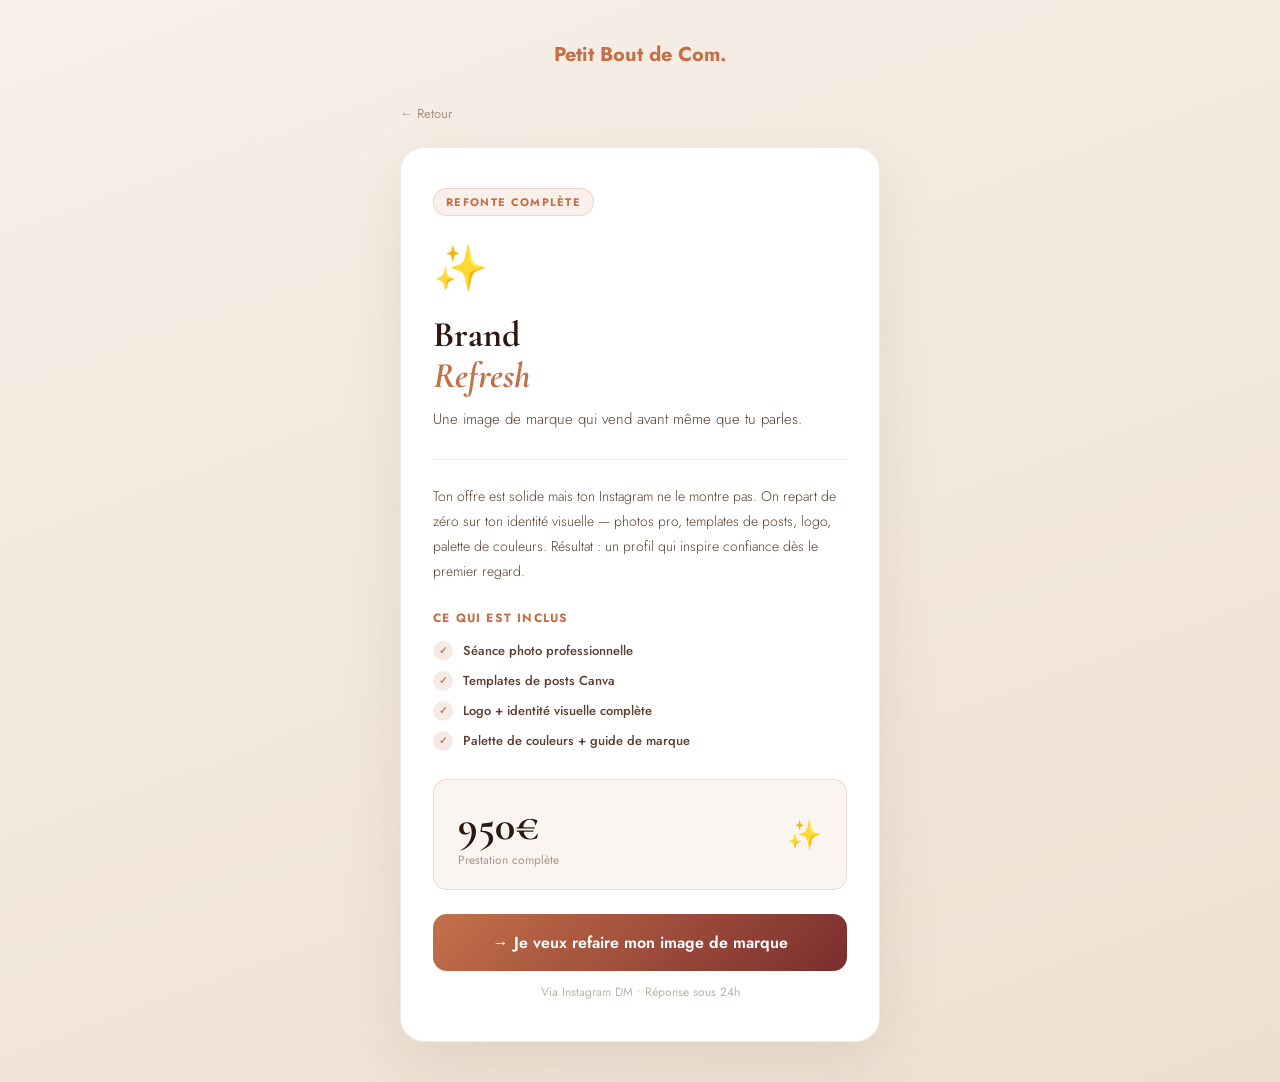
==== brand-refresh.html @ a1b35b78 "Add files via upload" ====
<!DOCTYPE html>
<html lang="fr">
<head>
  <meta charset="UTF-8" />
  <meta name="viewport" content="width=device-width, initial-scale=1.0" />
  <title>Brand Refresh • Petit Bout de Com</title>
  <link href="https://fonts.googleapis.com/css2?family=Cormorant+Garamond:ital,wght@0,700;1,700&family=Jost:wght@300;400;500;600;700&display=swap" rel="stylesheet" />
  <style>
    * { box-sizing: border-box; margin: 0; padding: 0; }
    body { background: linear-gradient(160deg, #F7F0E8 0%, #EDE0D0 100%); min-height: 100vh; font-family: 'Jost', sans-serif; color: #2C1810; }
    .container { max-width: 520px; margin: 0 auto; padding: 40px 20px; }
    .logo { text-align: center; margin-bottom: 32px; }
    .logo span { font-family: 'Jost', sans-serif; font-size: 20px; font-weight: 700; color: #C4714A; }
    .back { display: inline-flex; align-items: center; gap: 6px; color: rgba(92,61,46,0.5); font-size: 13px; text-decoration: none; margin-bottom: 24px; transition: color 0.2s; }
    .back:hover { color: #C4714A; }
    .card { background: #fff; border-radius: 24px; padding: 40px 32px; box-shadow: 0 20px 60px rgba(92,61,46,0.1); border: 1px solid rgba(196,113,74,0.15); }
    .badge { display: inline-block; background: rgba(196,113,74,0.1); color: #C4714A; font-size: 11px; font-weight: 700; letter-spacing: 0.12em; text-transform: uppercase; padding: 5px 12px; border-radius: 100px; margin-bottom: 20px; border: 1px solid rgba(196,113,74,0.2); }
    .emoji { font-size: 44px; margin-bottom: 14px; }
    h1 { font-family: 'Cormorant Garamond', serif; font-size: 36px; font-weight: 700; line-height: 1.15; margin-bottom: 10px; color: #2C1810; }
    h1 em { color: #C4714A; font-style: italic; }
    .subtitle { color: #5C3D2E; font-size: 15px; font-weight: 300; line-height: 1.6; margin-bottom: 28px; }
    .divider { height: 1px; background: rgba(92,61,46,0.1); margin-bottom: 24px; }
    .desc { color: #5C3D2E; font-size: 14px; font-weight: 300; line-height: 1.8; margin-bottom: 24px; }
    .inclus { margin-bottom: 28px; }
    .inclus-title { font-size: 12px; font-weight: 700; letter-spacing: 0.1em; text-transform: uppercase; color: #C4714A; margin-bottom: 14px; }
    .inclus-item { display: flex; align-items: center; gap: 10px; margin-bottom: 10px; }
    .inclus-dot { width: 20px; height: 20px; border-radius: 50%; background: rgba(196,113,74,0.15); display: flex; align-items: center; justify-content: center; font-size: 10px; color: #C4714A; font-weight: 700; flex-shrink: 0; }
    .inclus-text { font-size: 13px; color: #5C3D2E; font-weight: 500; }
    .price-box { background: rgba(196,113,74,0.07); border: 1px solid rgba(196,113,74,0.2); border-radius: 14px; padding: 20px 24px; margin-bottom: 24px; display: flex; align-items: center; justify-content: space-between; }
    .price { font-family: 'Cormorant Garamond', serif; font-size: 42px; font-weight: 700; color: #2C1810; }
    .price-label { font-size: 12px; color: rgba(92,61,46,0.5); font-weight: 400; }
    .cta { display: block; width: 100%; background: linear-gradient(135deg, #C4714A, #7B2D2D); color: #fff; border: none; border-radius: 14px; padding: 17px 24px; font-size: 16px; font-weight: 600; cursor: pointer; font-family: 'Jost', sans-serif; text-align: center; text-decoration: none; transition: all 0.2s ease; margin-bottom: 12px; }
    .cta:hover { opacity: 0.88; transform: scale(0.98); }
    .cta-note { text-align: center; color: rgba(92,61,46,0.4); font-size: 12px; }
  </style>
</head>
<body>
  <div class="container">
    <div class="logo"><span>Petit Bout de Com.</span></div>
    <a href="index.html" class="back">← Retour</a>
    <div class="card">
      <div class="badge">Refonte complète</div>
      <div class="emoji">✨</div>
      <h1>Brand<br /><em>Refresh</em></h1>
      <p class="subtitle">Une image de marque qui vend avant même que tu parles.</p>
      <div class="divider"></div>
      <p class="desc">Ton offre est solide mais ton Instagram ne le montre pas. On repart de zéro sur ton identité visuelle — photos pro, templates de posts, logo, palette de couleurs. Résultat : un profil qui inspire confiance dès le premier regard.</p>
      <div class="inclus">
        <p class="inclus-title">Ce qui est inclus</p>
        <div class="inclus-item"><div class="inclus-dot">✓</div><span class="inclus-text">Séance photo professionnelle</span></div>
        <div class="inclus-item"><div class="inclus-dot">✓</div><span class="inclus-text">Templates de posts Canva</span></div>
        <div class="inclus-item"><div class="inclus-dot">✓</div><span class="inclus-text">Logo + identité visuelle complète</span></div>
        <div class="inclus-item"><div class="inclus-dot">✓</div><span class="inclus-text">Palette de couleurs + guide de marque</span></div>
      </div>
      <div class="price-box">
        <div>
          <div class="price">950€</div>
          <div class="price-label">Prestation complète</div>
        </div>
        <div style="font-size: 28px;">✨</div>
      </div>
      <a href="https://ig.me/m/petitboutdecom" class="cta" target="_blank">→ Je veux refaire mon image de marque</a>
      <p class="cta-note">Via Instagram DM • Réponse sous 24h</p>
    </div>
  </div>
</body>
</html>
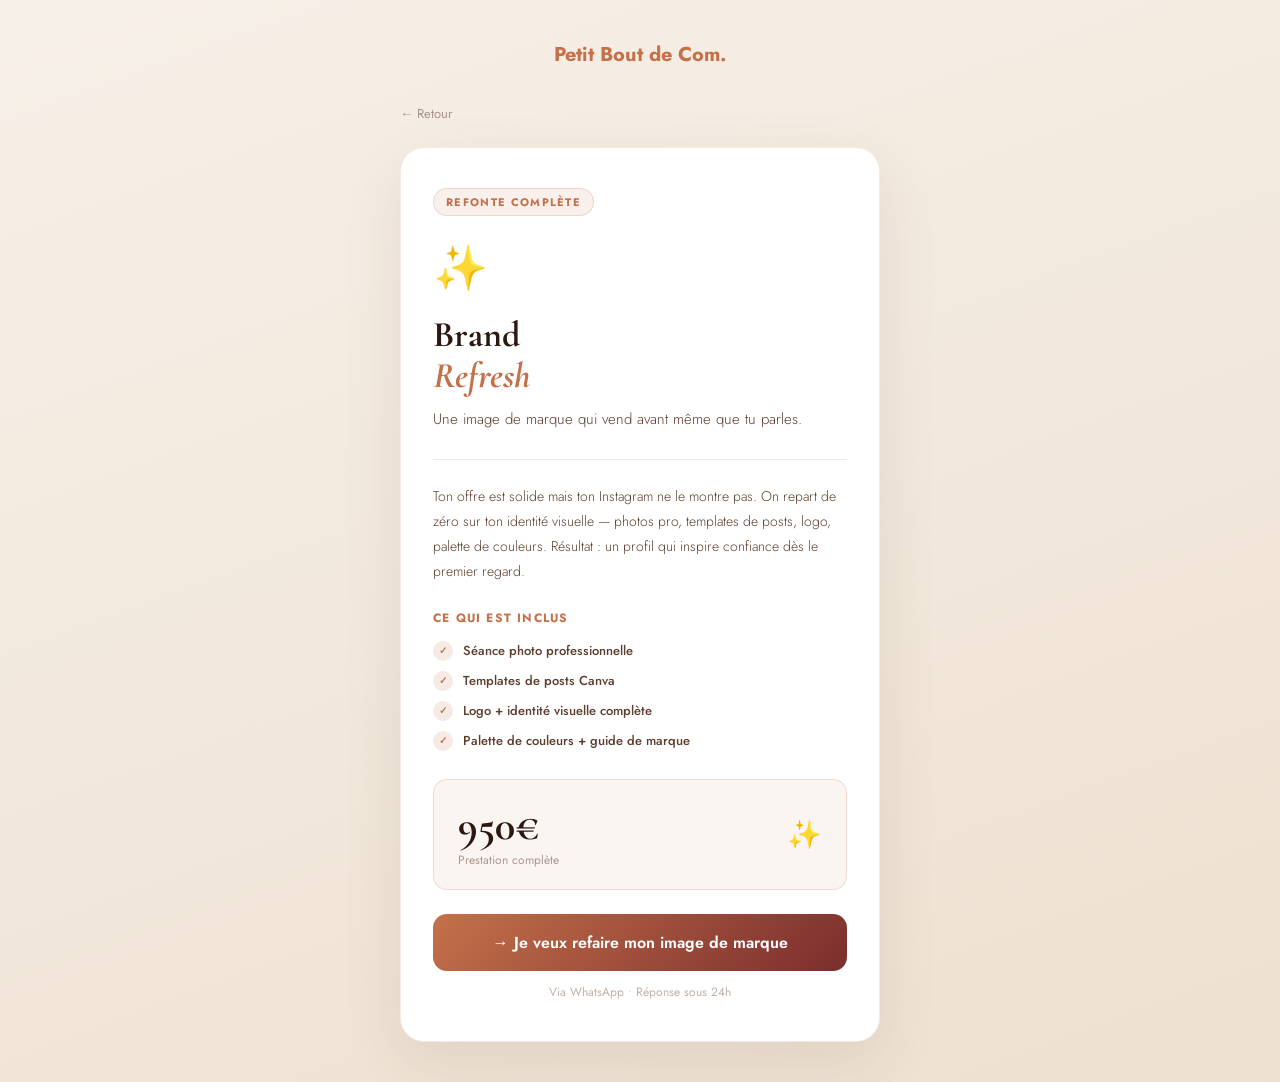
==== commit 39fe6fba: "Add files via upload" ====
--- a/brand-refresh.html
+++ b/brand-refresh.html
@@ -59,8 +59,8 @@
         </div>
         <div style="font-size: 28px;">✨</div>
       </div>
-      <a href="https://ig.me/m/petitboutdecom" class="cta" target="_blank">→ Je veux refaire mon image de marque</a>
-      <p class="cta-note">Via Instagram DM • Réponse sous 24h</p>
+      <a href="https://wa.me/590690063830" class="cta" target="_blank">→ Je veux refaire mon image de marque</a>
+      <p class="cta-note">Via WhatsApp • Réponse sous 24h</p>
     </div>
   </div>
 </body>
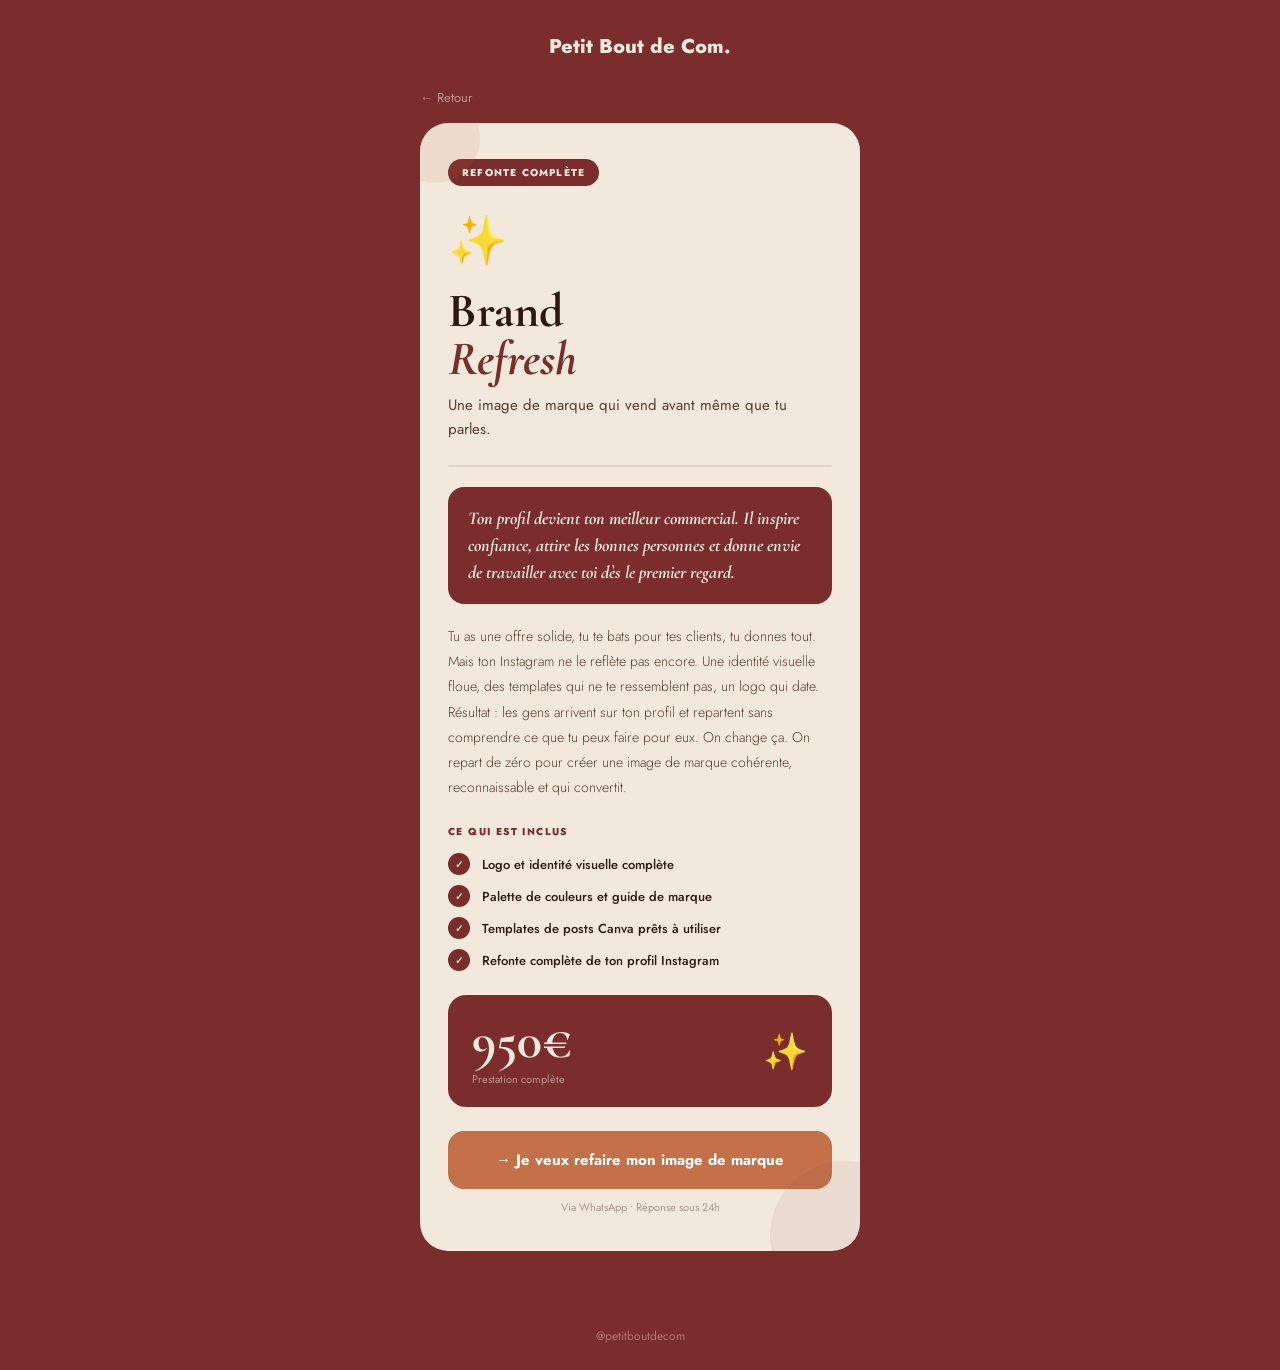
==== commit ad6292f0: "Add files via upload" ====
--- a/brand-refresh.html
+++ b/brand-refresh.html
@@ -4,64 +4,71 @@
   <meta charset="UTF-8" />
   <meta name="viewport" content="width=device-width, initial-scale=1.0" />
   <title>Brand Refresh • Petit Bout de Com</title>
-  <link href="https://fonts.googleapis.com/css2?family=Cormorant+Garamond:ital,wght@0,700;1,700&family=Jost:wght@300;400;500;600;700&display=swap" rel="stylesheet" />
+  <link href="https://fonts.googleapis.com/css2?family=Cormorant+Garamond:ital,wght@0,700;0,900;1,700&family=Jost:wght@300;400;500;600;700;800&display=swap" rel="stylesheet" />
   <style>
     * { box-sizing: border-box; margin: 0; padding: 0; }
-    body { background: linear-gradient(160deg, #F7F0E8 0%, #EDE0D0 100%); min-height: 100vh; font-family: 'Jost', sans-serif; color: #2C1810; }
-    .container { max-width: 520px; margin: 0 auto; padding: 40px 20px; }
-    .logo { text-align: center; margin-bottom: 32px; }
-    .logo span { font-family: 'Jost', sans-serif; font-size: 20px; font-weight: 700; color: #C4714A; }
-    .back { display: inline-flex; align-items: center; gap: 6px; color: rgba(92,61,46,0.5); font-size: 13px; text-decoration: none; margin-bottom: 24px; transition: color 0.2s; }
-    .back:hover { color: #C4714A; }
-    .card { background: #fff; border-radius: 24px; padding: 40px 32px; box-shadow: 0 20px 60px rgba(92,61,46,0.1); border: 1px solid rgba(196,113,74,0.15); }
-    .badge { display: inline-block; background: rgba(196,113,74,0.1); color: #C4714A; font-size: 11px; font-weight: 700; letter-spacing: 0.12em; text-transform: uppercase; padding: 5px 12px; border-radius: 100px; margin-bottom: 20px; border: 1px solid rgba(196,113,74,0.2); }
-    .emoji { font-size: 44px; margin-bottom: 14px; }
-    h1 { font-family: 'Cormorant Garamond', serif; font-size: 36px; font-weight: 700; line-height: 1.15; margin-bottom: 10px; color: #2C1810; }
-    h1 em { color: #C4714A; font-style: italic; }
-    .subtitle { color: #5C3D2E; font-size: 15px; font-weight: 300; line-height: 1.6; margin-bottom: 28px; }
-    .divider { height: 1px; background: rgba(92,61,46,0.1); margin-bottom: 24px; }
+    body { background: #7B2D2D; min-height: 100vh; font-family: 'Jost', sans-serif; }
+    .logo-bar { text-align: center; padding: 32px 20px 24px; }
+    .logo-text { font-size: 20px; font-weight: 800; color: #F2E8DC; }
+    .page-wrap { max-width: 480px; margin: 0 auto; padding: 0 20px 48px; }
+    .back { display: inline-flex; align-items: center; gap: 6px; color: rgba(242,232,220,0.55); font-size: 13px; text-decoration: none; margin-bottom: 16px; transition: color 0.2s; }
+    .back:hover { color: #F2E8DC; }
+    .card { background: #F2E8DC; border-radius: 28px; padding: 36px 28px; position: relative; overflow: hidden; animation: fadeIn 0.5s ease both; }
+    .deco1 { position: absolute; width: 150px; height: 150px; border-radius: 50%; background: rgba(123,45,45,0.07); bottom: -60px; right: -60px; }
+    .deco2 { position: absolute; width: 90px; height: 90px; border-radius: 50%; background: rgba(196,113,74,0.1); top: -30px; left: -30px; }
+    .badge { display: inline-block; background: #7B2D2D; color: #F2E8DC; font-size: 10px; font-weight: 800; letter-spacing: 0.12em; text-transform: uppercase; padding: 6px 14px; border-radius: 100px; margin-bottom: 20px; }
+    .emoji { font-size: 48px; margin-bottom: 12px; display: block; }
+    h1 { font-family: 'Cormorant Garamond', serif; font-size: 48px; font-weight: 900; line-height: 1.0; margin-bottom: 10px; color: #2C1810; }
+    h1 em { color: #7B2D2D; font-style: italic; }
+    .subtitle { color: #5C3D2E; font-size: 15px; font-weight: 400; line-height: 1.6; margin-bottom: 24px; }
+    .divider { height: 2px; background: rgba(123,45,45,0.1); margin-bottom: 20px; border-radius: 2px; }
+    .value-box { background: #7B2D2D; border-radius: 16px; padding: 18px 20px; margin-bottom: 20px; }
+    .value-box p { font-family: 'Cormorant Garamond', serif; color: #F2E8DC; font-size: 18px; font-weight: 700; line-height: 1.5; font-style: italic; }
     .desc { color: #5C3D2E; font-size: 14px; font-weight: 300; line-height: 1.8; margin-bottom: 24px; }
-    .inclus { margin-bottom: 28px; }
-    .inclus-title { font-size: 12px; font-weight: 700; letter-spacing: 0.1em; text-transform: uppercase; color: #C4714A; margin-bottom: 14px; }
-    .inclus-item { display: flex; align-items: center; gap: 10px; margin-bottom: 10px; }
-    .inclus-dot { width: 20px; height: 20px; border-radius: 50%; background: rgba(196,113,74,0.15); display: flex; align-items: center; justify-content: center; font-size: 10px; color: #C4714A; font-weight: 700; flex-shrink: 0; }
-    .inclus-text { font-size: 13px; color: #5C3D2E; font-weight: 500; }
-    .price-box { background: rgba(196,113,74,0.07); border: 1px solid rgba(196,113,74,0.2); border-radius: 14px; padding: 20px 24px; margin-bottom: 24px; display: flex; align-items: center; justify-content: space-between; }
-    .price { font-family: 'Cormorant Garamond', serif; font-size: 42px; font-weight: 700; color: #2C1810; }
-    .price-label { font-size: 12px; color: rgba(92,61,46,0.5); font-weight: 400; }
-    .cta { display: block; width: 100%; background: linear-gradient(135deg, #C4714A, #7B2D2D); color: #fff; border: none; border-radius: 14px; padding: 17px 24px; font-size: 16px; font-weight: 600; cursor: pointer; font-family: 'Jost', sans-serif; text-align: center; text-decoration: none; transition: all 0.2s ease; margin-bottom: 12px; }
+    .inclus-title { font-size: 10px; font-weight: 800; letter-spacing: 0.14em; text-transform: uppercase; color: #7B2D2D; margin-bottom: 14px; }
+    .item { display: flex; align-items: center; gap: 12px; margin-bottom: 10px; }
+    .dot { width: 22px; height: 22px; border-radius: 50%; background: #7B2D2D; display: flex; align-items: center; justify-content: center; font-size: 10px; color: #F2E8DC; font-weight: 800; flex-shrink: 0; }
+    .item span { font-size: 13px; color: #2C1810; font-weight: 500; }
+    .price-box { background: #7B2D2D; border-radius: 18px; padding: 20px 24px; margin: 24px 0; display: flex; align-items: center; justify-content: space-between; }
+    .price { font-family: 'Cormorant Garamond', serif; font-size: 52px; font-weight: 900; color: #F2E8DC; line-height: 1; }
+    .price-label { font-size: 11px; color: rgba(242,232,220,0.55); margin-top: 4px; }
+    .cta { display: block; width: 100%; background: #C4714A; color: #fff; border-radius: 16px; padding: 18px 20px; font-size: 15px; font-weight: 700; text-align: center; text-decoration: none; transition: all 0.2s; margin-bottom: 10px; }
     .cta:hover { opacity: 0.88; transform: scale(0.98); }
-    .cta-note { text-align: center; color: rgba(92,61,46,0.4); font-size: 12px; }
+    .cta-note { text-align: center; color: rgba(92,61,46,0.45); font-size: 11px; }
+    .footer { text-align: center; padding: 24px; }
+    .footer a { color: rgba(242,232,220,0.4); text-decoration: none; font-size: 12px; }
+    @keyframes fadeIn { from { opacity:0; transform:translateY(20px); } to { opacity:1; transform:translateY(0); } }
   </style>
 </head>
 <body>
-  <div class="container">
-    <div class="logo"><span>Petit Bout de Com.</span></div>
+  <div class="logo-bar"><div class="logo-text">Petit Bout de Com.</div></div>
+  <div class="page-wrap">
     <a href="index.html" class="back">← Retour</a>
     <div class="card">
-      <div class="badge">Refonte complète</div>
-      <div class="emoji">✨</div>
+      <div class="deco1"></div>
+      <div class="deco2"></div>
+      <span class="badge">Refonte complète</span>
+      <span class="emoji">✨</span>
       <h1>Brand<br /><em>Refresh</em></h1>
       <p class="subtitle">Une image de marque qui vend avant même que tu parles.</p>
       <div class="divider"></div>
-      <p class="desc">Ton offre est solide mais ton Instagram ne le montre pas. On repart de zéro sur ton identité visuelle — photos pro, templates de posts, logo, palette de couleurs. Résultat : un profil qui inspire confiance dès le premier regard.</p>
-      <div class="inclus">
-        <p class="inclus-title">Ce qui est inclus</p>
-        <div class="inclus-item"><div class="inclus-dot">✓</div><span class="inclus-text">Séance photo professionnelle</span></div>
-        <div class="inclus-item"><div class="inclus-dot">✓</div><span class="inclus-text">Templates de posts Canva</span></div>
-        <div class="inclus-item"><div class="inclus-dot">✓</div><span class="inclus-text">Logo + identité visuelle complète</span></div>
-        <div class="inclus-item"><div class="inclus-dot">✓</div><span class="inclus-text">Palette de couleurs + guide de marque</span></div>
+      <div class="value-box">
+        <p>Ton profil devient ton meilleur commercial. Il inspire confiance, attire les bonnes personnes et donne envie de travailler avec toi dès le premier regard.</p>
       </div>
+      <p class="desc">Tu as une offre solide, tu te bats pour tes clients, tu donnes tout. Mais ton Instagram ne le reflète pas encore. Une identité visuelle floue, des templates qui ne te ressemblent pas, un logo qui date. Résultat : les gens arrivent sur ton profil et repartent sans comprendre ce que tu peux faire pour eux. On change ça. On repart de zéro pour créer une image de marque cohérente, reconnaissable et qui convertit.</p>
+      <p class="inclus-title">Ce qui est inclus</p>
+      <div class="item"><div class="dot">✓</div><span>Logo et identité visuelle complète</span></div>
+      <div class="item"><div class="dot">✓</div><span>Palette de couleurs et guide de marque</span></div>
+      <div class="item"><div class="dot">✓</div><span>Templates de posts Canva prêts à utiliser</span></div>
+      <div class="item"><div class="dot">✓</div><span>Refonte complète de ton profil Instagram</span></div>
       <div class="price-box">
-        <div>
-          <div class="price">950€</div>
-          <div class="price-label">Prestation complète</div>
-        </div>
-        <div style="font-size: 28px;">✨</div>
+        <div><div class="price">950€</div><div class="price-label">Prestation complète</div></div>
+        <span style="font-size:36px">✨</span>
       </div>
       <a href="https://wa.me/590690063830" class="cta" target="_blank">→ Je veux refaire mon image de marque</a>
       <p class="cta-note">Via WhatsApp • Réponse sous 24h</p>
     </div>
   </div>
+  <div class="footer"><a href="https://www.instagram.com/petitboutdecom/" target="_blank">@petitboutdecom</a></div>
 </body>
 </html>
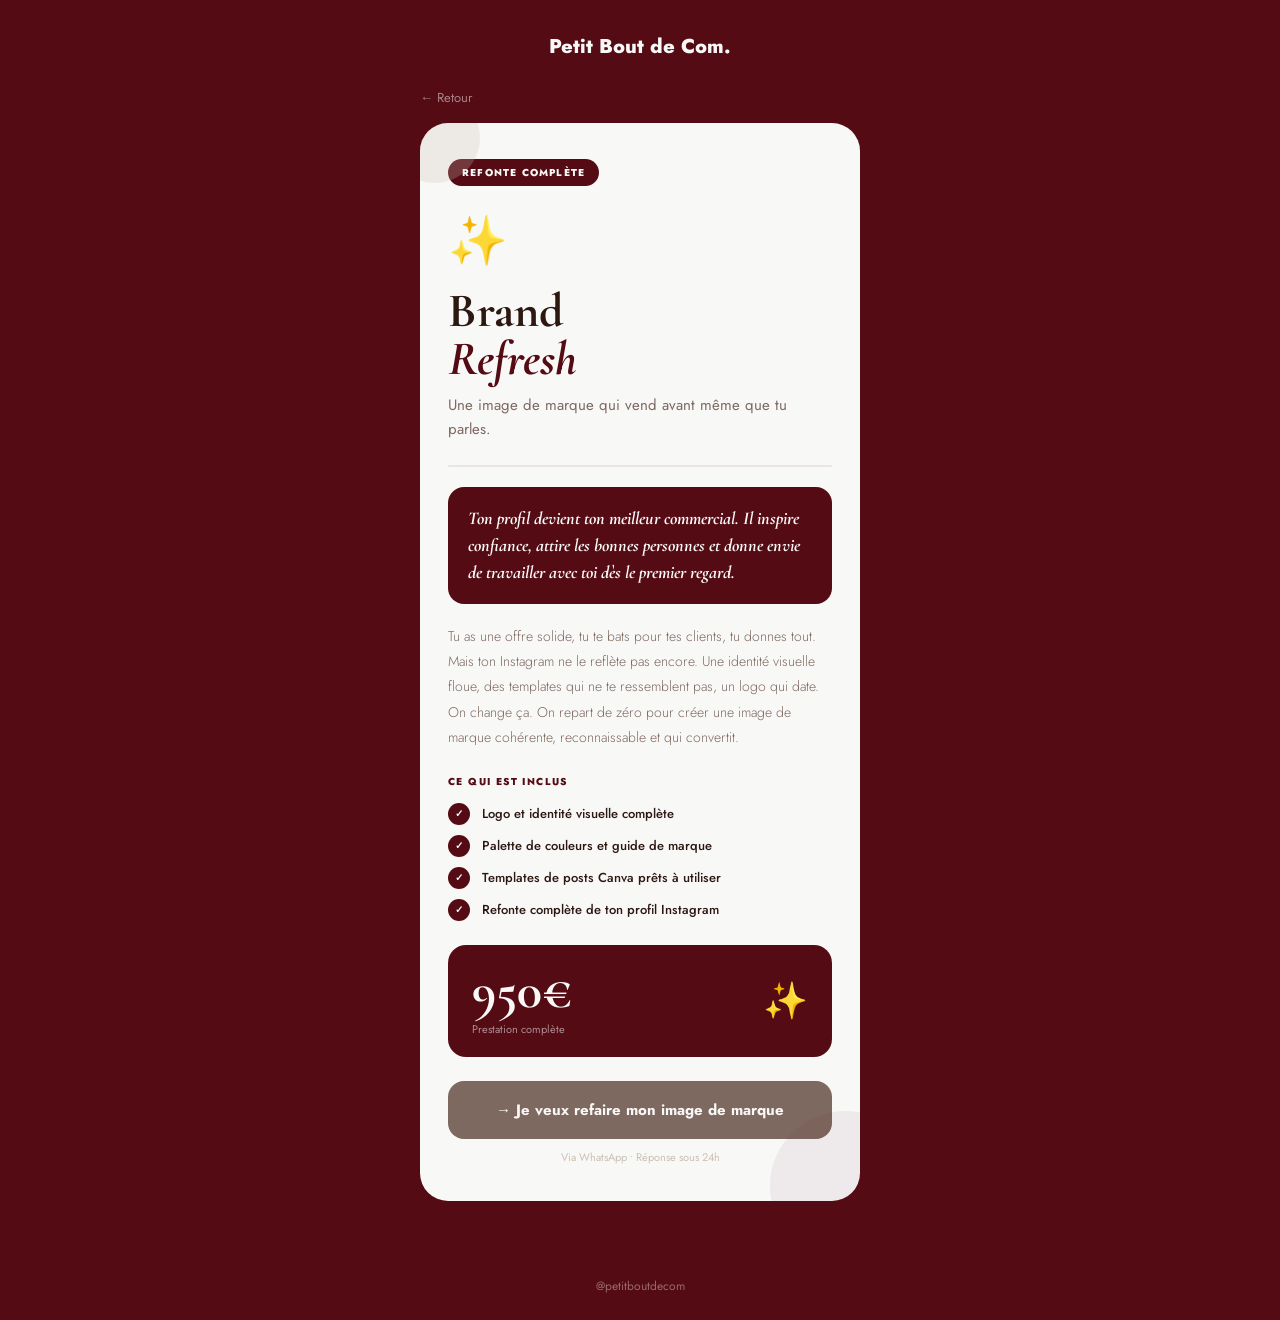
==== commit 2cc183fc: "Add files via upload" ====
--- a/brand-refresh.html
+++ b/brand-refresh.html
@@ -1,42 +1,41 @@
 <!DOCTYPE html>
 <html lang="fr">
 <head>
-  <meta charset="UTF-8" />
-  <meta name="viewport" content="width=device-width, initial-scale=1.0" />
+  <meta charset="UTF-8" /><meta name="viewport" content="width=device-width, initial-scale=1.0" />
   <title>Brand Refresh • Petit Bout de Com</title>
   <link href="https://fonts.googleapis.com/css2?family=Cormorant+Garamond:ital,wght@0,700;0,900;1,700&family=Jost:wght@300;400;500;600;700;800&display=swap" rel="stylesheet" />
   <style>
     * { box-sizing: border-box; margin: 0; padding: 0; }
-    body { background: #7B2D2D; min-height: 100vh; font-family: 'Jost', sans-serif; }
+    body { background: #550B14; min-height: 100vh; font-family: 'Jost', sans-serif; }
     .logo-bar { text-align: center; padding: 32px 20px 24px; }
-    .logo-text { font-size: 20px; font-weight: 800; color: #F2E8DC; }
+    .logo-text { font-size: 20px; font-weight: 800; color: #F8F8F7; }
     .page-wrap { max-width: 480px; margin: 0 auto; padding: 0 20px 48px; }
-    .back { display: inline-flex; align-items: center; gap: 6px; color: rgba(242,232,220,0.55); font-size: 13px; text-decoration: none; margin-bottom: 16px; transition: color 0.2s; }
-    .back:hover { color: #F2E8DC; }
-    .card { background: #F2E8DC; border-radius: 28px; padding: 36px 28px; position: relative; overflow: hidden; animation: fadeIn 0.5s ease both; }
-    .deco1 { position: absolute; width: 150px; height: 150px; border-radius: 50%; background: rgba(123,45,45,0.07); bottom: -60px; right: -60px; }
-    .deco2 { position: absolute; width: 90px; height: 90px; border-radius: 50%; background: rgba(196,113,74,0.1); top: -30px; left: -30px; }
-    .badge { display: inline-block; background: #7B2D2D; color: #F2E8DC; font-size: 10px; font-weight: 800; letter-spacing: 0.12em; text-transform: uppercase; padding: 6px 14px; border-radius: 100px; margin-bottom: 20px; }
+    .back { display: inline-flex; align-items: center; gap: 6px; color: rgba(248,248,247,0.5); font-size: 13px; text-decoration: none; margin-bottom: 16px; transition: color 0.2s; }
+    .back:hover { color: #F8F8F7; }
+    .card { background: #F8F8F7; border-radius: 28px; padding: 36px 28px; position: relative; overflow: hidden; animation: fadeIn 0.5s ease both; }
+    .deco1 { position: absolute; width: 150px; height: 150px; border-radius: 50%; background: rgba(85,11,20,0.06); bottom: -60px; right: -60px; }
+    .deco2 { position: absolute; width: 90px; height: 90px; border-radius: 50%; background: rgba(203,192,178,0.25); top: -30px; left: -30px; }
+    .badge { display: inline-block; background: #550B14; color: #F8F8F7; font-size: 10px; font-weight: 800; letter-spacing: 0.12em; text-transform: uppercase; padding: 6px 14px; border-radius: 100px; margin-bottom: 20px; }
     .emoji { font-size: 48px; margin-bottom: 12px; display: block; }
     h1 { font-family: 'Cormorant Garamond', serif; font-size: 48px; font-weight: 900; line-height: 1.0; margin-bottom: 10px; color: #2C1810; }
-    h1 em { color: #7B2D2D; font-style: italic; }
-    .subtitle { color: #5C3D2E; font-size: 15px; font-weight: 400; line-height: 1.6; margin-bottom: 24px; }
-    .divider { height: 2px; background: rgba(123,45,45,0.1); margin-bottom: 20px; border-radius: 2px; }
-    .value-box { background: #7B2D2D; border-radius: 16px; padding: 18px 20px; margin-bottom: 20px; }
-    .value-box p { font-family: 'Cormorant Garamond', serif; color: #F2E8DC; font-size: 18px; font-weight: 700; line-height: 1.5; font-style: italic; }
-    .desc { color: #5C3D2E; font-size: 14px; font-weight: 300; line-height: 1.8; margin-bottom: 24px; }
-    .inclus-title { font-size: 10px; font-weight: 800; letter-spacing: 0.14em; text-transform: uppercase; color: #7B2D2D; margin-bottom: 14px; }
+    h1 em { color: #550B14; font-style: italic; }
+    .subtitle { color: #7E6961; font-size: 15px; font-weight: 400; line-height: 1.6; margin-bottom: 24px; }
+    .divider { height: 2px; background: rgba(85,11,20,0.08); margin-bottom: 20px; border-radius: 2px; }
+    .value-box { background: #550B14; border-radius: 16px; padding: 18px 20px; margin-bottom: 20px; }
+    .value-box p { font-family: 'Cormorant Garamond', serif; color: #F8F8F7; font-size: 18px; font-weight: 700; line-height: 1.5; font-style: italic; }
+    .desc { color: #7E6961; font-size: 14px; font-weight: 300; line-height: 1.8; margin-bottom: 24px; }
+    .inclus-title { font-size: 10px; font-weight: 800; letter-spacing: 0.14em; text-transform: uppercase; color: #550B14; margin-bottom: 14px; }
     .item { display: flex; align-items: center; gap: 12px; margin-bottom: 10px; }
-    .dot { width: 22px; height: 22px; border-radius: 50%; background: #7B2D2D; display: flex; align-items: center; justify-content: center; font-size: 10px; color: #F2E8DC; font-weight: 800; flex-shrink: 0; }
+    .dot { width: 22px; height: 22px; border-radius: 50%; background: #550B14; display: flex; align-items: center; justify-content: center; font-size: 10px; color: #F8F8F7; font-weight: 800; flex-shrink: 0; }
     .item span { font-size: 13px; color: #2C1810; font-weight: 500; }
-    .price-box { background: #7B2D2D; border-radius: 18px; padding: 20px 24px; margin: 24px 0; display: flex; align-items: center; justify-content: space-between; }
-    .price { font-family: 'Cormorant Garamond', serif; font-size: 52px; font-weight: 900; color: #F2E8DC; line-height: 1; }
-    .price-label { font-size: 11px; color: rgba(242,232,220,0.55); margin-top: 4px; }
-    .cta { display: block; width: 100%; background: #C4714A; color: #fff; border-radius: 16px; padding: 18px 20px; font-size: 15px; font-weight: 700; text-align: center; text-decoration: none; transition: all 0.2s; margin-bottom: 10px; }
+    .price-box { background: #550B14; border-radius: 18px; padding: 20px 24px; margin: 24px 0; display: flex; align-items: center; justify-content: space-between; }
+    .price { font-family: 'Cormorant Garamond', serif; font-size: 52px; font-weight: 900; color: #F8F8F7; line-height: 1; }
+    .price-label { font-size: 11px; color: rgba(248,248,247,0.55); margin-top: 4px; }
+    .cta { display: block; width: 100%; background: #7E6961; color: #F8F8F7; border-radius: 16px; padding: 18px 20px; font-size: 15px; font-weight: 700; text-align: center; text-decoration: none; transition: all 0.2s; margin-bottom: 10px; }
     .cta:hover { opacity: 0.88; transform: scale(0.98); }
-    .cta-note { text-align: center; color: rgba(92,61,46,0.45); font-size: 11px; }
+    .cta-note { text-align: center; color: #CBC0B2; font-size: 11px; }
     .footer { text-align: center; padding: 24px; }
-    .footer a { color: rgba(242,232,220,0.4); text-decoration: none; font-size: 12px; }
+    .footer a { color: rgba(248,248,247,0.4); text-decoration: none; font-size: 12px; }
     @keyframes fadeIn { from { opacity:0; transform:translateY(20px); } to { opacity:1; transform:translateY(0); } }
   </style>
 </head>
@@ -45,8 +44,7 @@
   <div class="page-wrap">
     <a href="index.html" class="back">← Retour</a>
     <div class="card">
-      <div class="deco1"></div>
-      <div class="deco2"></div>
+      <div class="deco1"></div><div class="deco2"></div>
       <span class="badge">Refonte complète</span>
       <span class="emoji">✨</span>
       <h1>Brand<br /><em>Refresh</em></h1>
@@ -55,7 +53,7 @@
       <div class="value-box">
         <p>Ton profil devient ton meilleur commercial. Il inspire confiance, attire les bonnes personnes et donne envie de travailler avec toi dès le premier regard.</p>
       </div>
-      <p class="desc">Tu as une offre solide, tu te bats pour tes clients, tu donnes tout. Mais ton Instagram ne le reflète pas encore. Une identité visuelle floue, des templates qui ne te ressemblent pas, un logo qui date. Résultat : les gens arrivent sur ton profil et repartent sans comprendre ce que tu peux faire pour eux. On change ça. On repart de zéro pour créer une image de marque cohérente, reconnaissable et qui convertit.</p>
+      <p class="desc">Tu as une offre solide, tu te bats pour tes clients, tu donnes tout. Mais ton Instagram ne le reflète pas encore. Une identité visuelle floue, des templates qui ne te ressemblent pas, un logo qui date. On change ça. On repart de zéro pour créer une image de marque cohérente, reconnaissable et qui convertit.</p>
       <p class="inclus-title">Ce qui est inclus</p>
       <div class="item"><div class="dot">✓</div><span>Logo et identité visuelle complète</span></div>
       <div class="item"><div class="dot">✓</div><span>Palette de couleurs et guide de marque</span></div>
